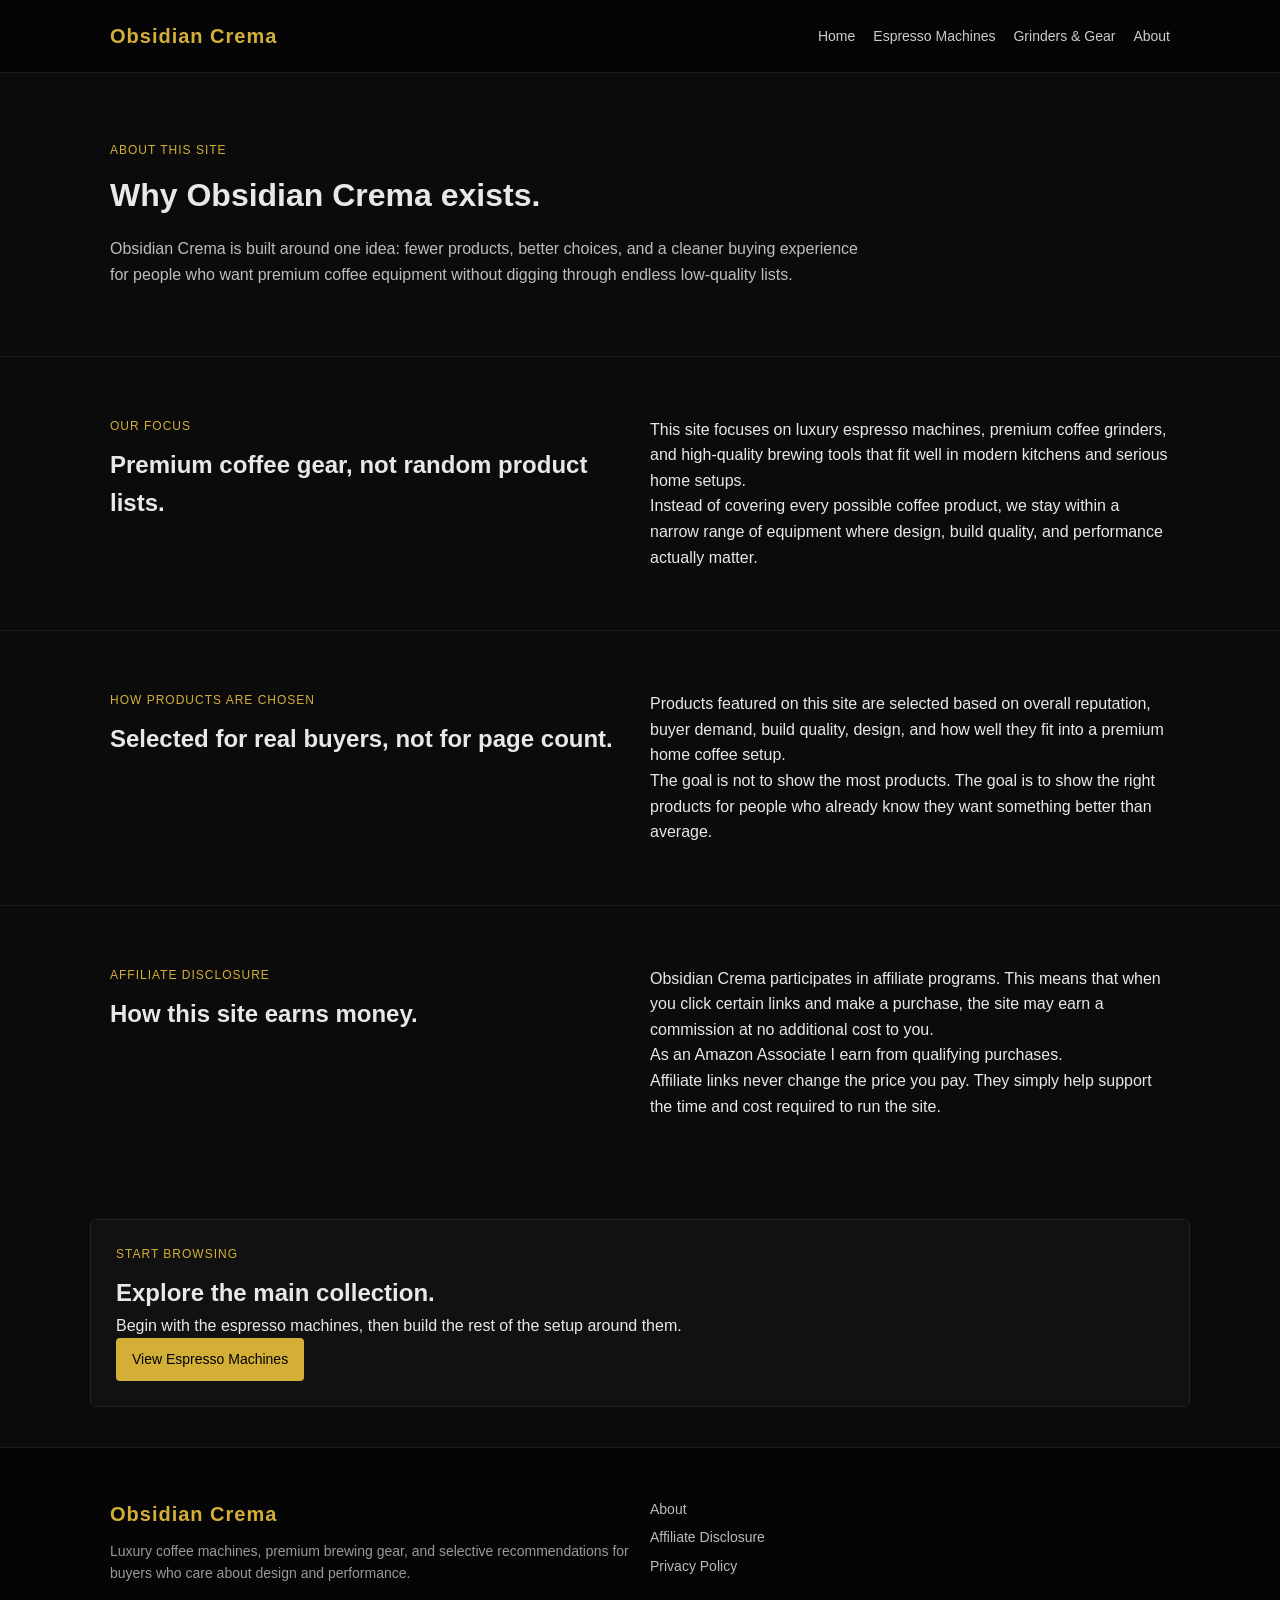
==== about.html @ d936866f "Create about.html" ====
<!DOCTYPE html>
<html lang="en">
<head>
  <meta charset="UTF-8" />
  <meta name="viewport" content="width=device-width, initial-scale=1.0" />
  <title>About | Obsidian Crema</title>

  <meta
    name="description"
    content="About Obsidian Crema. Why this site focuses on luxury coffee machines, premium grinders, and high-end brewing gear."
  />

  <meta name="theme-color" content="#0b0b0b" />

  <link rel="canonical" href="https://YOURDOMAIN.com/about.html" />

  <link rel="stylesheet" href="styles.css" />
</head>
<body>

<div class="site-shell">

<header class="site-header">
  <div class="container">

    <a href="index.html" class="brand-mark">
      Obsidian Crema
    </a>

    <button
      class="nav-toggle"
      id="navToggle"
      aria-label="Open menu"
      aria-expanded="false"
    >
      <span></span>
      <span></span>
      <span></span>
    </button>

    <nav class="site-nav" id="siteNav">
      <a href="index.html">Home</a>
      <a href="espresso-machines.html">Espresso Machines</a>
      <a href="grinders-and-gear.html">Grinders & Gear</a>
      <a href="about.html">About</a>
    </nav>

  </div>
</header>


<main>

<section class="hero hero-compact">
  <div class="container">

    <p class="eyebrow">
      About this site
    </p>

    <h1>
      Why Obsidian Crema exists.
    </h1>

    <p class="hero-text max-copy">
      Obsidian Crema is built around one idea: fewer products, better choices, and a cleaner
      buying experience for people who want premium coffee equipment without digging through
      endless low-quality lists.
    </p>

  </div>
</section>



<section class="editorial-section">
  <div class="container editorial-grid">

    <div>

      <p class="eyebrow">
        Our focus
      </p>

      <h2>
        Premium coffee gear, not random product lists.
      </h2>

    </div>

    <div>

      <p>
        This site focuses on luxury espresso machines, premium coffee grinders, and high-quality
        brewing tools that fit well in modern kitchens and serious home setups.
      </p>

      <p>
        Instead of covering every possible coffee product, we stay within a narrow range of
        equipment where design, build quality, and performance actually matter.
      </p>

    </div>

  </div>
</section>



<section class="editorial-section">
  <div class="container editorial-grid">

    <div>

      <p class="eyebrow">
        How products are chosen
      </p>

      <h2>
        Selected for real buyers, not for page count.
      </h2>

    </div>

    <div>

      <p>
        Products featured on this site are selected based on overall reputation, buyer demand,
        build quality, design, and how well they fit into a premium home coffee setup.
      </p>

      <p>
        The goal is not to show the most products. The goal is to show the right products for
        people who already know they want something better than average.
      </p>

    </div>

  </div>
</section>



<section class="editorial-section">
  <div class="container editorial-grid">

    <div>

      <p class="eyebrow">
        Affiliate disclosure
      </p>

      <h2>
        How this site earns money.
      </h2>

    </div>

    <div>

      <p>
        Obsidian Crema participates in affiliate programs. This means that when you click certain
        links and make a purchase, the site may earn a commission at no additional cost to you.
      </p>

      <p>
        As an Amazon Associate I earn from qualifying purchases.
      </p>

      <p>
        Affiliate links never change the price you pay. They simply help support the time and
        cost required to run the site.
      </p>

    </div>

  </div>
</section>



<section class="cta-section">
  <div class="container cta-box">

    <p class="eyebrow">
      Start browsing
    </p>

    <h2>
      Explore the main collection.
    </h2>

    <p>
      Begin with the espresso machines, then build the rest of the setup around them.
    </p>

    <a
      href="espresso-machines.html"
      class="btn btn-gold"
    >
      View Espresso Machines
    </a>

  </div>
</section>

</main>



<footer class="site-footer">

  <div class="container footer-grid">

    <div>

      <a href="index.html" class="brand-mark footer-brand">
        Obsidian Crema
      </a>

      <p class="footer-copy">
        Luxury coffee machines, premium brewing gear, and selective recommendations
        for buyers who care about design and performance.
      </p>

    </div>

    <div class="footer-links">

      <a href="about.html">About</a>
      <a href="affiliate-disclosure.html">Affiliate Disclosure</a>
      <a href="privacy.html">Privacy Policy</a>

    </div>

  </div>

</footer>

</div>

<script src="script.js"></script>

</body>
</html>
---- styles.css ----
/* =========================
   RESET
========================= */

* {
  box-sizing: border-box;
  margin: 0;
  padding: 0;
}

html, body {
  background: #0b0b0b;
  color: #e8e8e8;
  font-family: -apple-system, BlinkMacSystemFont, "Segoe UI", Roboto, Arial, sans-serif;
  line-height: 1.6;
}

/* =========================
   CONTAINER
========================= */

.container {
  max-width: 1100px;
  margin: 0 auto;
  padding: 20px;
}

/* =========================
   HEADER
========================= */

.site-header {
  background: #050505;
  border-bottom: 1px solid #1c1c1c;
}

.site-header .container {
  display: flex;
  align-items: center;
  justify-content: space-between;
}

.brand-mark {
  font-size: 20px;
  font-weight: 600;
  letter-spacing: 1px;
  color: #d4af37;
  text-decoration: none;
}

.site-nav a {
  color: #ccc;
  text-decoration: none;
  margin-left: 18px;
  font-size: 14px;
}

.site-nav a:hover {
  color: #d4af37;
}

/* =========================
   HERO
========================= */

.hero {
  padding: 60px 0;
}

.hero-grid {
  display: grid;
  gap: 30px;
}

.hero h1 {
  font-size: 32px;
  margin-bottom: 15px;
}

.hero-text {
  color: #bdbdbd;
  margin-bottom: 20px;
}

.eyebrow {
  color: #d4af37;
  font-size: 12px;
  letter-spacing: 1px;
  text-transform: uppercase;
  margin-bottom: 10px;
}

/* =========================
   BUTTONS
========================= */

.btn {
  display: inline-block;
  padding: 10px 16px;
  text-decoration: none;
  font-size: 14px;
  border-radius: 4px;
  margin-right: 10px;
}

.btn-gold {
  background: #d4af37;
  color: #000;
}

.btn-dark {
  background: #1a1a1a;
  color: #fff;
  border: 1px solid #333;
}

.btn:hover {
  opacity: 0.85;
}

/* =========================
   PANEL
========================= */

.panel-card {
  background: #111;
  border: 1px solid #222;
  padding: 20px;
  border-radius: 6px;
}

.panel-card h2 {
  margin-bottom: 10px;
}

.panel-points {
  margin-top: 10px;
  padding-left: 16px;
}

/* =========================
   SECTION
========================= */

.featured-section {
  padding: 40px 0;
}

.section-heading h2 {
  margin-top: 5px;
}

.card-grid {
  display: grid;
  gap: 20px;
  margin-top: 20px;
}

.feature-card {
  background: #111;
  border: 1px solid #222;
  padding: 20px;
  border-radius: 6px;
}

.card-kicker {
  color: #d4af37;
  font-size: 12px;
  margin-bottom: 6px;
}

.text-link {
  color: #d4af37;
  text-decoration: none;
  font-size: 14px;
}

/* =========================
   EDITORIAL
========================= */

.editorial-section {
  padding: 40px 0;
  border-top: 1px solid #1a1a1a;
}

.editorial-grid {
  display: grid;
  gap: 20px;
}

/* =========================
   CTA
========================= */

.cta-section {
  padding: 40px 0;
}

.cta-box {
  background: #111;
  border: 1px solid #222;
  padding: 25px;
  border-radius: 6px;
}

/* =========================
   FOOTER
========================= */

.site-footer {
  border-top: 1px solid #1c1c1c;
  background: #050505;
  padding: 30px 0;
}

.footer-grid {
  display: grid;
  gap: 20px;
}

.footer-links a {
  display: block;
  color: #bbb;
  text-decoration: none;
  font-size: 14px;
  margin-bottom: 6px;
}

.footer-links a:hover {
  color: #d4af37;
}

.footer-copy {
  color: #999;
  font-size: 14px;
  margin-top: 10px;
}

/* =========================
   MOBILE
========================= */

@media (min-width: 700px) {

  .hero-grid {
    grid-template-columns: 1fr 1fr;
  }

  .card-grid {
    grid-template-columns: 1fr 1fr 1fr;
  }

  .editorial-grid {
    grid-template-columns: 1fr 1fr;
  }

  .footer-grid {
    grid-template-columns: 1fr 1fr;
  }

}

/* =========================
   NAV TOGGLE
========================= */

.nav-toggle {
  display: inline-flex;
  flex-direction: column;
  justify-content: center;
  gap: 4px;
  background: transparent;
  border: 1px solid #2a2a2a;
  padding: 10px;
  border-radius: 6px;
  cursor: pointer;
}

.nav-toggle span {
  display: block;
  width: 18px;
  height: 2px;
  background: #d4af37;
}

.site-nav {
  display: none;
}

.site-nav.nav-open {
  display: flex;
  flex-direction: column;
  gap: 12px;
  position: absolute;
  top: 72px;
  right: 20px;
  background: #111;
  border: 1px solid #222;
  padding: 16px;
  border-radius: 8px;
  min-width: 220px;
  z-index: 20;
}

.site-header {
  position: sticky;
  top: 0;
  z-index: 30;
}

.site-header .container {
  position: relative;
  min-height: 72px;
}

/* =========================
   PAGE HELPERS
========================= */

.hero-compact {
  padding: 48px 0 28px;
}

.max-copy {
  max-width: 760px;
}

.mini-disclosure {
  margin-top: 18px;
  font-size: 13px;
  color: #9d9d9d;
}

/* =========================
   PRODUCT STACK
========================= */

.product-stack {
  display: grid;
  gap: 20px;
  margin-top: 24px;
}

.product-card {
  background: #111;
  border: 1px solid #222;
  border-radius: 8px;
  padding: 24px;
}

.product-card h3 {
  font-size: 26px;
  margin-bottom: 12px;
}

.product-card p {
  color: #c7c7c7;
}

.product-content {
  display: grid;
  gap: 14px;
}

.product-points {
  padding-left: 18px;
  color: #d7d7d7;
}

.product-points li {
  margin-bottom: 8px;
}

/* =========================
   DESKTOP NAV
========================= */

@media (min-width: 700px) {
  .nav-toggle {
    display: none;
  }

  .site-nav {
    display: flex;
    align-items: center;
    position: static;
    background: transparent;
    border: 0;
    padding: 0;
    min-width: auto;
  }

  .site-nav.nav-open {
    display: flex;
    flex-direction: row;
    gap: 0;
    position: static;
    background: transparent;
    border: 0;
    padding: 0;
    min-width: auto;
  }
}
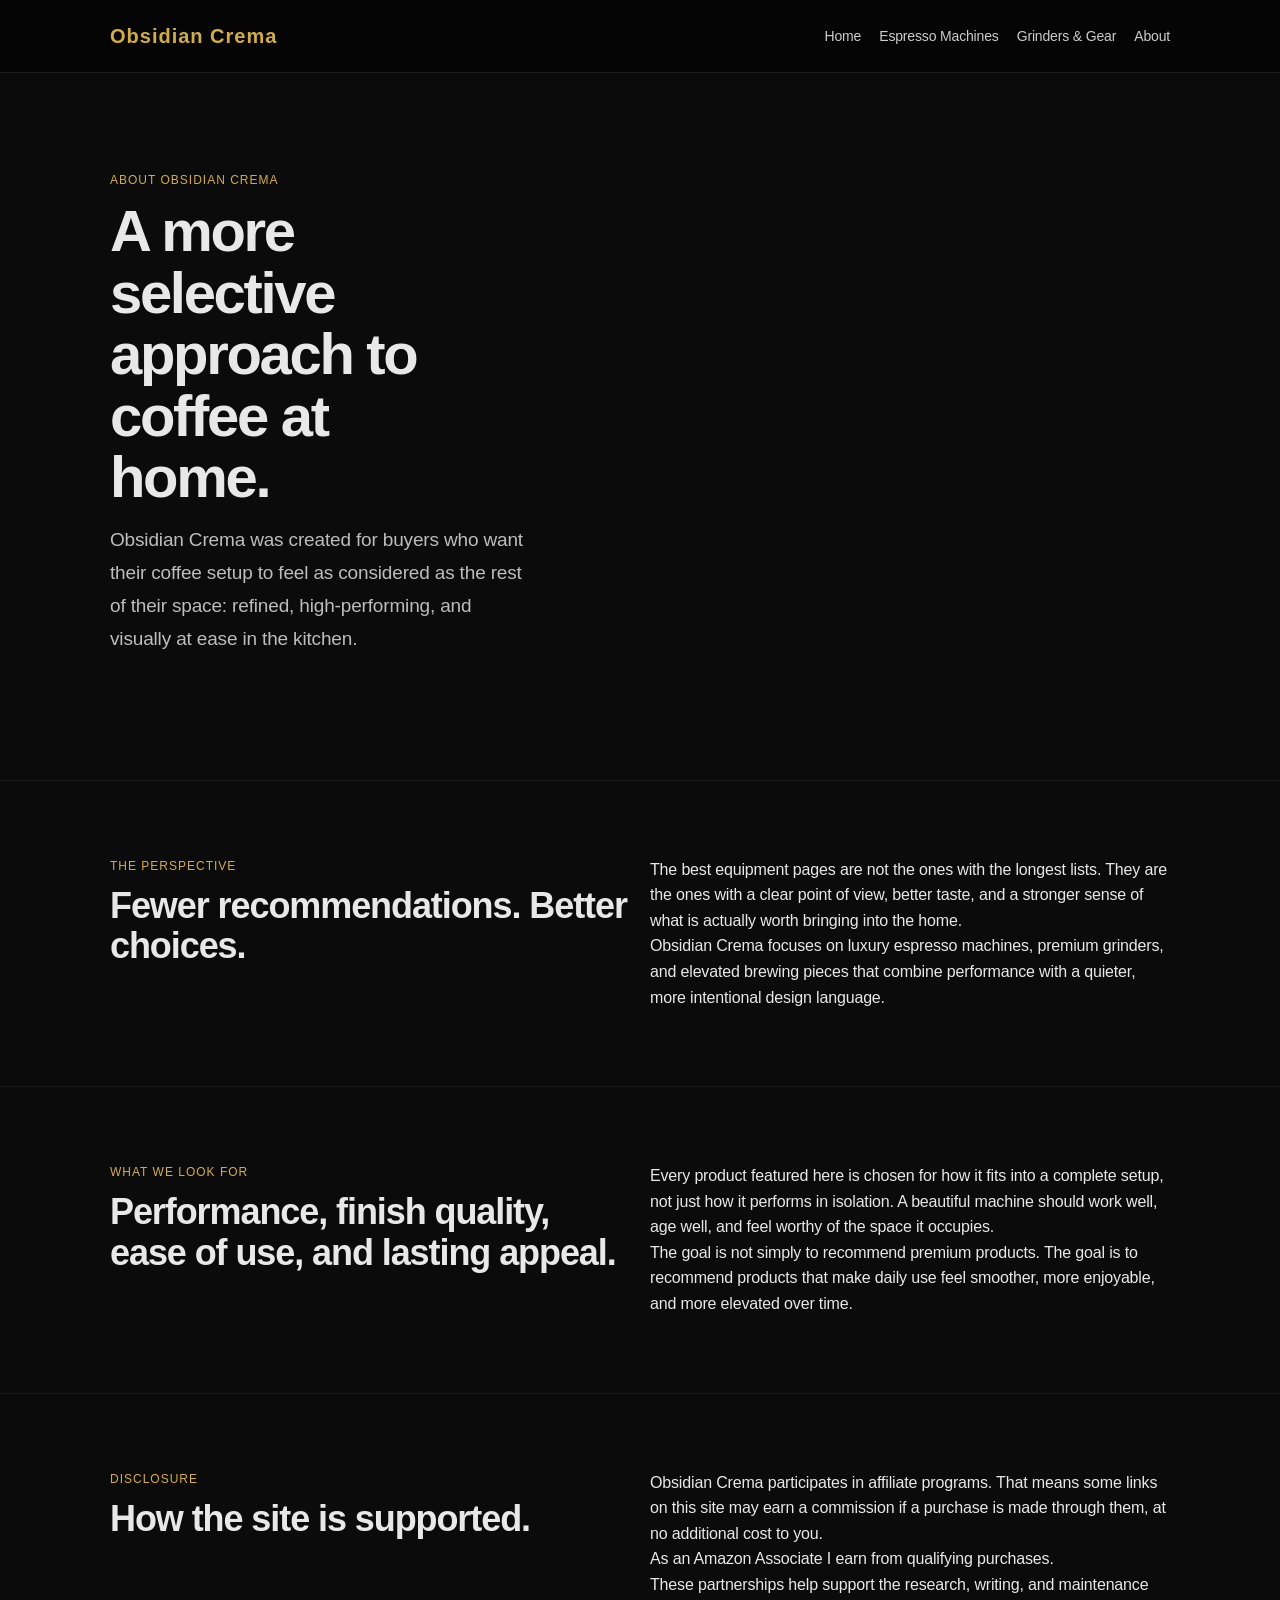
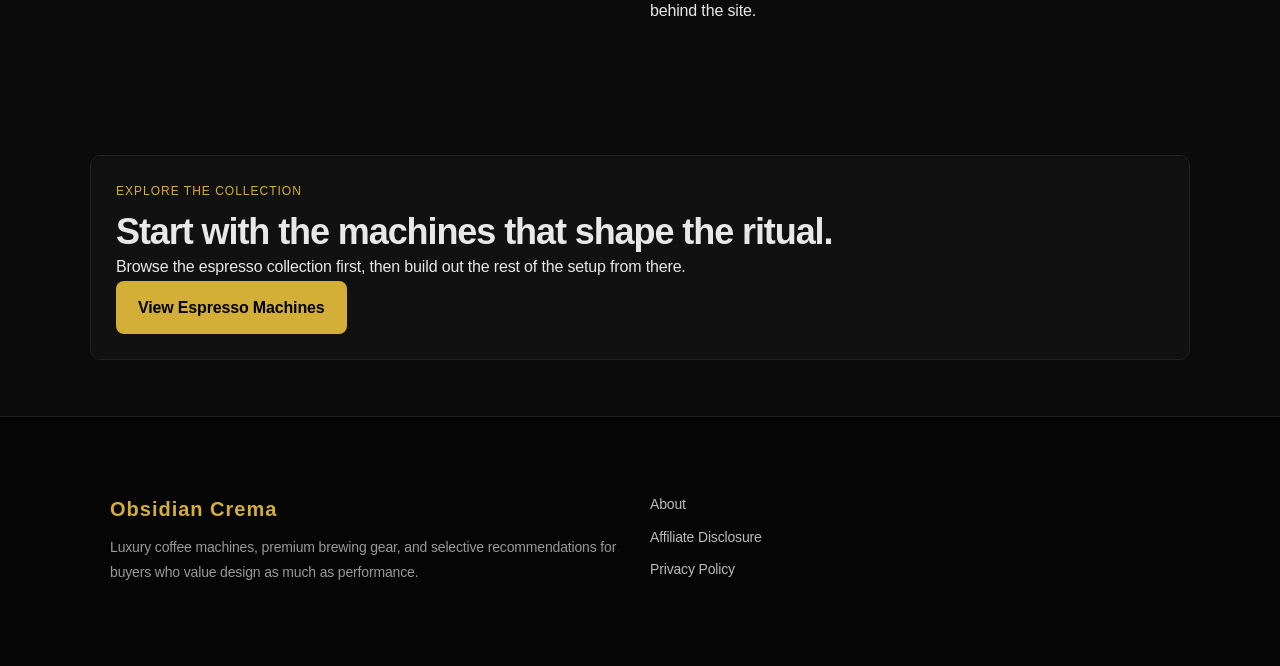
==== commit 549da5e4: "Update about.html" ====
--- a/about.html
+++ b/about.html
@@ -4,242 +4,139 @@
   <meta charset="UTF-8" />
   <meta name="viewport" content="width=device-width, initial-scale=1.0" />
   <title>About | Obsidian Crema</title>
-
   <meta
     name="description"
-    content="About Obsidian Crema. Why this site focuses on luxury coffee machines, premium grinders, and high-end brewing gear."
+    content="About Obsidian Crema, a curated destination for luxury espresso machines, premium grinders, and elevated coffee gear."
   />
-
   <meta name="theme-color" content="#0b0b0b" />
-
-  <link rel="canonical" href="https://YOURDOMAIN.com/about.html" />
-
+  <link rel="canonical" href="https://obsidian-crema.pages.dev/about.html" />
   <link rel="stylesheet" href="styles.css" />
 </head>
 <body>
+  <div class="site-shell">
+    <header class="site-header">
+      <div class="container">
+        <a href="index.html" class="brand-mark">Obsidian Crema</a>
 
-<div class="site-shell">
+        <button class="nav-toggle" id="navToggle" aria-label="Open menu" aria-expanded="false">
+          <span></span>
+          <span></span>
+          <span></span>
+        </button>
 
-<header class="site-header">
-  <div class="container">
+        <nav class="site-nav" id="siteNav">
+          <a href="index.html">Home</a>
+          <a href="espresso-machines.html">Espresso Machines</a>
+          <a href="grinders-and-gear.html">Grinders & Gear</a>
+          <a href="about.html">About</a>
+        </nav>
+      </div>
+    </header>
 
-    <a href="index.html" class="brand-mark">
-      Obsidian Crema
-    </a>
+    <main>
+      <section class="hero hero-compact">
+        <div class="container">
+          <p class="eyebrow">About Obsidian Crema</p>
+          <h1>A more selective approach to coffee at home.</h1>
+          <p class="hero-text max-copy">
+            Obsidian Crema was created for buyers who want their coffee setup to feel as considered
+            as the rest of their space: refined, high-performing, and visually at ease in the kitchen.
+          </p>
+        </div>
+      </section>
 
-    <button
-      class="nav-toggle"
-      id="navToggle"
-      aria-label="Open menu"
-      aria-expanded="false"
-    >
-      <span></span>
-      <span></span>
-      <span></span>
-    </button>
+      <section class="editorial-section">
+        <div class="container editorial-grid">
+          <div>
+            <p class="eyebrow">The perspective</p>
+            <h2>Fewer recommendations. Better choices.</h2>
+          </div>
+          <div>
+            <p>
+              The best equipment pages are not the ones with the longest lists. They are the ones
+              with a clear point of view, better taste, and a stronger sense of what is actually
+              worth bringing into the home.
+            </p>
+            <p>
+              Obsidian Crema focuses on luxury espresso machines, premium grinders, and elevated
+              brewing pieces that combine performance with a quieter, more intentional design language.
+            </p>
+          </div>
+        </div>
+      </section>
 
-    <nav class="site-nav" id="siteNav">
-      <a href="index.html">Home</a>
-      <a href="espresso-machines.html">Espresso Machines</a>
-      <a href="grinders-and-gear.html">Grinders & Gear</a>
-      <a href="about.html">About</a>
-    </nav>
+      <section class="editorial-section">
+        <div class="container editorial-grid">
+          <div>
+            <p class="eyebrow">What we look for</p>
+            <h2>Performance, finish quality, ease of use, and lasting appeal.</h2>
+          </div>
+          <div>
+            <p>
+              Every product featured here is chosen for how it fits into a complete setup, not just
+              how it performs in isolation. A beautiful machine should work well, age well, and feel
+              worthy of the space it occupies.
+            </p>
+            <p>
+              The goal is not simply to recommend premium products. The goal is to recommend products
+              that make daily use feel smoother, more enjoyable, and more elevated over time.
+            </p>
+          </div>
+        </div>
+      </section>
 
-  </div>
-</header>
+      <section class="editorial-section">
+        <div class="container editorial-grid">
+          <div>
+            <p class="eyebrow">Disclosure</p>
+            <h2>How the site is supported.</h2>
+          </div>
+          <div>
+            <p>
+              Obsidian Crema participates in affiliate programs. That means some links on this site
+              may earn a commission if a purchase is made through them, at no additional cost to you.
+            </p>
+            <p>
+              As an Amazon Associate I earn from qualifying purchases.
+            </p>
+            <p>
+              These partnerships help support the research, writing, and maintenance behind the site.
+            </p>
+          </div>
+        </div>
+      </section>
 
+      <section class="cta-section">
+        <div class="container cta-box">
+          <p class="eyebrow">Explore the collection</p>
+          <h2>Start with the machines that shape the ritual.</h2>
+          <p>
+            Browse the espresso collection first, then build out the rest of the setup from there.
+          </p>
+          <a href="espresso-machines.html" class="btn btn-gold">View Espresso Machines</a>
+        </div>
+      </section>
+    </main>
 
-<main>
+    <footer class="site-footer">
+      <div class="container footer-grid">
+        <div>
+          <a href="index.html" class="brand-mark footer-brand">Obsidian Crema</a>
+          <p class="footer-copy">
+            Luxury coffee machines, premium brewing gear, and selective recommendations for buyers
+            who value design as much as performance.
+          </p>
+        </div>
 
-<section class="hero hero-compact">
-  <div class="container">
-
-    <p class="eyebrow">
-      About this site
-    </p>
-
-    <h1>
-      Why Obsidian Crema exists.
-    </h1>
-
-    <p class="hero-text max-copy">
-      Obsidian Crema is built around one idea: fewer products, better choices, and a cleaner
-      buying experience for people who want premium coffee equipment without digging through
-      endless low-quality lists.
-    </p>
-
-  </div>
-</section>
-
-
-
-<section class="editorial-section">
-  <div class="container editorial-grid">
-
-    <div>
-
-      <p class="eyebrow">
-        Our focus
-      </p>
-
-      <h2>
-        Premium coffee gear, not random product lists.
-      </h2>
-
-    </div>
-
-    <div>
-
-      <p>
-        This site focuses on luxury espresso machines, premium coffee grinders, and high-quality
-        brewing tools that fit well in modern kitchens and serious home setups.
-      </p>
-
-      <p>
-        Instead of covering every possible coffee product, we stay within a narrow range of
-        equipment where design, build quality, and performance actually matter.
-      </p>
-
-    </div>
-
-  </div>
-</section>
-
-
-
-<section class="editorial-section">
-  <div class="container editorial-grid">
-
-    <div>
-
-      <p class="eyebrow">
-        How products are chosen
-      </p>
-
-      <h2>
-        Selected for real buyers, not for page count.
-      </h2>
-
-    </div>
-
-    <div>
-
-      <p>
-        Products featured on this site are selected based on overall reputation, buyer demand,
-        build quality, design, and how well they fit into a premium home coffee setup.
-      </p>
-
-      <p>
-        The goal is not to show the most products. The goal is to show the right products for
-        people who already know they want something better than average.
-      </p>
-
-    </div>
-
-  </div>
-</section>
-
-
-
-<section class="editorial-section">
-  <div class="container editorial-grid">
-
-    <div>
-
-      <p class="eyebrow">
-        Affiliate disclosure
-      </p>
-
-      <h2>
-        How this site earns money.
-      </h2>
-
-    </div>
-
-    <div>
-
-      <p>
-        Obsidian Crema participates in affiliate programs. This means that when you click certain
-        links and make a purchase, the site may earn a commission at no additional cost to you.
-      </p>
-
-      <p>
-        As an Amazon Associate I earn from qualifying purchases.
-      </p>
-
-      <p>
-        Affiliate links never change the price you pay. They simply help support the time and
-        cost required to run the site.
-      </p>
-
-    </div>
-
-  </div>
-</section>
-
-
-
-<section class="cta-section">
-  <div class="container cta-box">
-
-    <p class="eyebrow">
-      Start browsing
-    </p>
-
-    <h2>
-      Explore the main collection.
-    </h2>
-
-    <p>
-      Begin with the espresso machines, then build the rest of the setup around them.
-    </p>
-
-    <a
-      href="espresso-machines.html"
-      class="btn btn-gold"
-    >
-      View Espresso Machines
-    </a>
-
-  </div>
-</section>
-
-</main>
-
-
-
-<footer class="site-footer">
-
-  <div class="container footer-grid">
-
-    <div>
-
-      <a href="index.html" class="brand-mark footer-brand">
-        Obsidian Crema
-      </a>
-
-      <p class="footer-copy">
-        Luxury coffee machines, premium brewing gear, and selective recommendations
-        for buyers who care about design and performance.
-      </p>
-
-    </div>
-
-    <div class="footer-links">
-
-      <a href="about.html">About</a>
-      <a href="affiliate-disclosure.html">Affiliate Disclosure</a>
-      <a href="privacy.html">Privacy Policy</a>
-
-    </div>
-
+        <div class="footer-links">
+          <a href="about.html">About</a>
+          <a href="affiliate-disclosure.html">Affiliate Disclosure</a>
+          <a href="privacy.html">Privacy Policy</a>
+        </div>
+      </div>
+    </footer>
   </div>
 
-</footer>
-
-</div>
-
-<script src="script.js"></script>
-
+  <script src="script.js"></script>
 </body>
 </html>
--- a/styles.css
+++ b/styles.css
@@ -401,4 +401,207 @@
     padding: 0;
     min-width: auto;
   }
+}
+
+/* =========================
+   HOMEPAGE POLISH
+========================= */
+
+body {
+  letter-spacing: -0.01em;
+}
+
+.hero {
+  padding: 44px 0 56px;
+}
+
+.hero-copy {
+  display: grid;
+  gap: 18px;
+}
+
+.hero h1 {
+  font-size: 58px;
+  line-height: 1.06;
+  letter-spacing: -0.04em;
+  max-width: 10ch;
+}
+
+.hero-text {
+  max-width: 22em;
+  font-size: 19px;
+  line-height: 1.75;
+  color: #bdbdbd;
+}
+
+.hero-actions {
+  display: flex;
+  flex-direction: column;
+  gap: 12px;
+  align-items: flex-start;
+}
+
+.btn {
+  border-radius: 8px;
+  padding: 14px 22px;
+  font-size: 16px;
+  margin-right: 0;
+}
+
+.btn-gold {
+  font-weight: 600;
+}
+
+.panel-card-large {
+  padding: 30px;
+  border-radius: 10px;
+}
+
+.panel-label {
+  color: #d4af37;
+  font-size: 12px;
+  letter-spacing: 1px;
+  text-transform: uppercase;
+  margin-bottom: 10px;
+}
+
+.panel-card p,
+.feature-card p,
+.cta-box p,
+.footer-copy {
+  line-height: 1.75;
+}
+
+.section-heading h2,
+.editorial-section h2,
+.cta-box h2 {
+  font-size: 36px;
+  line-height: 1.12;
+  letter-spacing: -0.03em;
+}
+
+.featured-section,
+.editorial-section,
+.cta-section {
+  padding: 56px 0;
+}
+
+.feature-card,
+.product-card,
+.cta-box {
+  border-radius: 10px;
+}
+
+.feature-card h3 {
+  font-size: 30px;
+  line-height: 1.15;
+  margin-bottom: 10px;
+}
+
+.feature-card p {
+  color: #c2c2c2;
+}
+
+.text-link {
+  display: inline-block;
+  margin-top: 6px;
+  font-size: 15px;
+}
+
+.site-footer {
+  padding: 56px 0;
+}
+
+.footer-links a {
+  margin-bottom: 10px;
+}
+
+/* =========================
+   RESPONSIVE REFINEMENTS
+========================= */
+
+@media (max-width: 699px) {
+  .hero h1 {
+    font-size: 34px;
+    max-width: none;
+  }
+
+  .hero-text {
+    font-size: 17px;
+    max-width: none;
+  }
+
+  .section-heading h2,
+  .editorial-section h2,
+  .cta-box h2 {
+    font-size: 32px;
+  }
+
+  .feature-card h3,
+  .product-card h3 {
+    font-size: 24px;
+  }
+
+  .btn {
+    width: 100%;
+    text-align: center;
+  }
+}
+
+@media (min-width: 700px) {
+  .hero {
+    padding: 78px 0 84px;
+  }
+
+  .hero-actions {
+    flex-direction: row;
+    flex-wrap: wrap;
+  }
+
+  .panel-card-large {
+    min-height: 100%;
+  }
+}
+
+/* =========================
+   PRODUCT PAGE POLISH
+========================= */
+
+.product-card {
+  padding: 28px;
+}
+
+.product-card h3 {
+  font-size: 34px;
+  line-height: 1.08;
+  letter-spacing: -0.03em;
+  margin-bottom: 4px;
+}
+
+.product-card p {
+  font-size: 18px;
+  line-height: 1.75;
+  color: #c5c5c5;
+}
+
+.product-points {
+  margin-top: 2px;
+}
+
+.product-points li {
+  line-height: 1.7;
+}
+
+@media (max-width: 699px) {
+  .product-card {
+    padding: 24px;
+  }
+
+  .product-card h3 {
+    font-size: 28px;
+  }
+
+  .product-card p {
+    font-size: 17px;
+  }
 }
